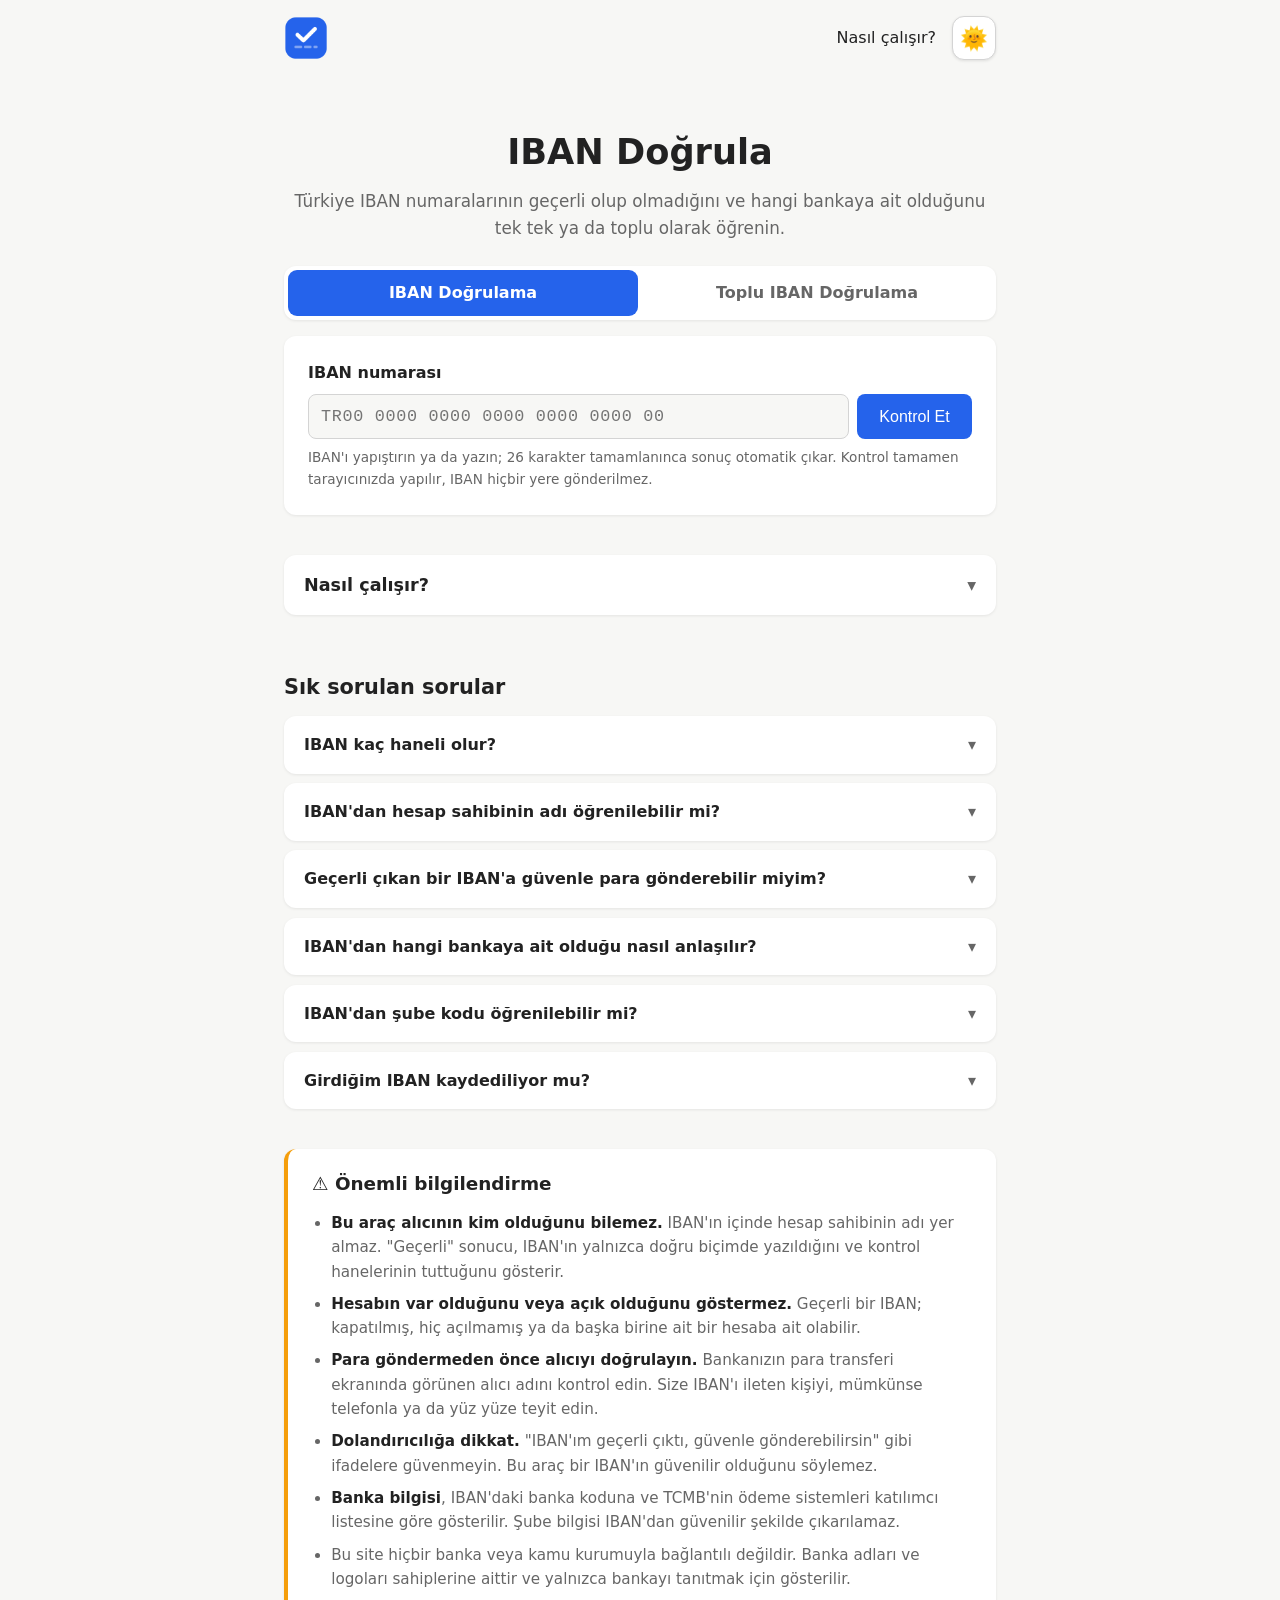
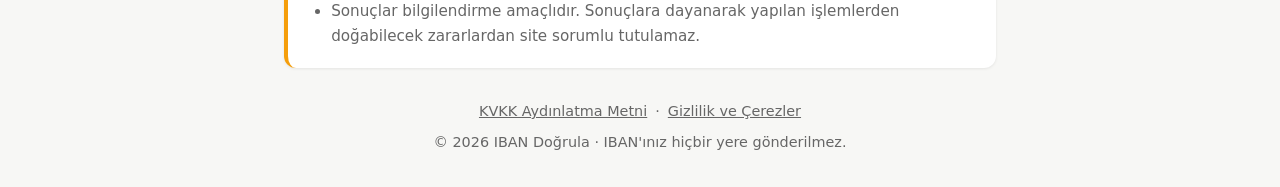
==== index.html @ 7985a460 "CSS/JS bağlantılarına sürüm etiketi ekle (tarayıcı önbelleği eski dosyayı göstermesin) Co-Authored-B" ====
<!DOCTYPE html>
<html lang="tr">
<head>
  <meta charset="UTF-8">
  <meta name="viewport" content="width=device-width, initial-scale=1.0">
  <!-- Güvenlik: yalnızca bu sitenin dosyaları ve Cloudflare sayacı çalışabilir -->
  <meta http-equiv="Content-Security-Policy" content="default-src 'self'; script-src 'self' https://static.cloudflareinsights.com; style-src 'self'; img-src 'self' data:; connect-src 'self' https://cloudflareinsights.com; object-src 'none'; base-uri 'self'; form-action 'self'">
  <meta name="referrer" content="strict-origin-when-cross-origin">
  <title>IBAN Doğrula – IBAN Geçerli mi, Hangi Bankanın?</title>
  <meta name="description" content="Türkiye IBAN numarasının geçerli olup olmadığını mod 97 ile anında kontrol edin ve hangi bankaya ait olduğunu öğrenin. Toplu IBAN doğrulama ve Excel (CSV) çıktısı. Ücretsiz; IBAN hiçbir yere gönderilmez.">
  <link rel="canonical" href="https://r3han1253.github.io/TRIBAN-KONTROL/">
  <link rel="icon" type="image/png" href="logo.png">
  <link rel="apple-touch-icon" href="logo.png">
  <meta name="theme-color" content="#2563eb">

  <!-- Paylaşım önizlemesi (WhatsApp, X, Facebook vb.) -->
  <meta property="og:type" content="website">
  <meta property="og:locale" content="tr_TR">
  <meta property="og:site_name" content="IBAN Doğrula">
  <meta property="og:title" content="IBAN Doğrula – IBAN Geçerli mi, Hangi Bankanın?">
  <meta property="og:description" content="Türkiye IBAN numarasını anında doğrulayın ve bankasını öğrenin. IBAN hiçbir yere gönderilmez.">
  <meta property="og:url" content="https://r3han1253.github.io/TRIBAN-KONTROL/">
  <meta property="og:image" content="https://r3han1253.github.io/TRIBAN-KONTROL/logo.png">
  <meta property="og:image:width" content="512">
  <meta property="og:image:height" content="512">
  <meta name="twitter:card" content="summary">

  <!-- Google için sık sorulan sorular verisi -->
  <script type="application/ld+json">
  {
    "@context": "https://schema.org",
    "@type": "FAQPage",
    "mainEntity": [
      {"@type": "Question", "name": "IBAN kaç haneli olur?",
       "acceptedAnswer": {"@type": "Answer", "text": "Türkiye IBAN'ı TR ile başlar ve toplam 26 karakterdir: TR, 2 haneli kontrol numarası, 5 haneli banka kodu, 1 haneli rezerv alanı ve 16 haneli hesap numarası."}},
      {"@type": "Question", "name": "IBAN'dan hesap sahibinin adı öğrenilebilir mi?",
       "acceptedAnswer": {"@type": "Answer", "text": "Hayır. IBAN yalnızca banka kodunu ve hesap numarasını içerir; hesap sahibinin adı IBAN'ın içinde yer almaz."}},
      {"@type": "Question", "name": "Geçerli çıkan bir IBAN'a güvenle para gönderebilir miyim?",
       "acceptedAnswer": {"@type": "Answer", "text": "Geçerli sonucu yalnızca IBAN'ın doğru yazıldığını gösterir. Hesabın gerçekten var olduğunu veya kime ait olduğunu göstermez. Para göndermeden önce alıcıyı mutlaka başka bir yoldan doğrulayın."}},
      {"@type": "Question", "name": "IBAN'dan hangi bankaya ait olduğu nasıl anlaşılır?",
       "acceptedAnswer": {"@type": "Answer", "text": "IBAN'ın 5. ile 9. haneleri arasındaki 5 haneli sayı banka kodudur. Bu kod, TCMB'nin ödeme sistemleri katılımcı listesindeki banka koduna karşılık gelir."}},
      {"@type": "Question", "name": "IBAN'dan şube kodu öğrenilebilir mi?",
       "acceptedAnswer": {"@type": "Answer", "text": "Türkiye IBAN'ında şube kodu için standart bir alan yoktur. Hesap numarasının yapısı bankadan bankaya değişir, bu yüzden şube kodu güvenilir şekilde çıkarılamaz."}},
      {"@type": "Question", "name": "Girdiğim IBAN kaydediliyor mu?",
       "acceptedAnswer": {"@type": "Answer", "text": "Hayır. Kontrol tamamen tarayıcınızda yapılır; IBAN hiçbir sunucuya gönderilmez ve kaydedilmez."}}
    ]
  }
  </script>
  <script src="tema.js?v=20261120"></script>
  <link rel="stylesheet" href="style.css?v=20261120">
</head>
<body>
  <header>
    <a href="#" class="logo"><img src="logo.png" alt="IBAN Doğrula" width="56" height="56"></a>
    <nav class="sol">
      <a href="#nasil">Nasıl çalışır?</a>
      <label class="tema-anahtari" title="Aydınlık / karanlık mod">
        <input type="checkbox" id="tema" aria-label="Karanlık mod">
        <span id="tema-simge" class="tema-simge" aria-hidden="true">🌞</span>
      </label>
    </nav>
  </header>

  <main>
    <div class="hero">
      <h1>IBAN Doğrula</h1>
      <p>Türkiye IBAN numaralarının geçerli olup olmadığını ve hangi bankaya ait olduğunu tek tek ya da toplu olarak öğrenin.</p>
    </div>

    <div class="sekmeler" role="tablist" aria-label="Doğrulama türü">
      <button type="button" role="tab" id="sekme-tekli" class="sekme aktif" aria-controls="panel-tekli" aria-selected="true">IBAN Doğrulama</button>
      <button type="button" role="tab" id="sekme-toplu" class="sekme" aria-controls="panel-toplu" aria-selected="false" tabindex="-1">Toplu IBAN Doğrulama</button>
    </div>

    <div class="tool">
      <div id="panel-tekli" role="tabpanel" aria-labelledby="sekme-tekli">
      <form id="iban-formu" autocomplete="off">
        <label for="iban">IBAN numarası</label>
        <div class="row">
          <input id="iban" type="text" inputmode="numeric" maxlength="40"
                 autocomplete="off" spellcheck="false" autocapitalize="characters"
                 placeholder="TR00 0000 0000 0000 0000 0000 00" required>
          <button type="submit" class="btn">Kontrol Et</button>
        </div>
        <p class="hint">IBAN'ı yapıştırın ya da yazın; 26 karakter tamamlanınca sonuç otomatik çıkar. Kontrol tamamen tarayıcınızda yapılır, IBAN hiçbir yere gönderilmez.</p>
      </form>

      <div id="sonuc" aria-live="polite">
        <div id="durum" class="durum"></div>
        <div id="banka-kart" class="banka-kart"></div>
        <table id="detay"></table>
        <div id="kopyala" class="kopyala">
          <h3>IBAN'ı kopyala</h3>
          <div class="kopya-satir">
            <span class="etiket">Boşluklu</span>
            <input id="kopya-bosluklu" type="text" readonly>
            <button type="button" class="btn-kopya" data-hedef="kopya-bosluklu">Kopyala</button>
          </div>
          <div class="kopya-satir">
            <span class="etiket">Boşluksuz</span>
            <input id="kopya-bosluksuz" type="text" readonly>
            <button type="button" class="btn-kopya" data-hedef="kopya-bosluksuz">Kopyala</button>
          </div>
          <h3 class="paylas-baslik">Paylaş</h3>
          <div class="paylas-satir">
            <a id="paylas-wa" class="btn-kopya" href="#" target="_blank" rel="noopener noreferrer">WhatsApp'ta paylaş</a>
            <button type="button" id="paylas-cihaz" class="btn-kopya" hidden>Diğer uygulamalar…</button>
          </div>
        </div>
      </div>
      </div>

      <div id="panel-toplu" role="tabpanel" aria-labelledby="sekme-toplu" hidden>
        <label for="toplu-girdi">IBAN listesi</label>
        <textarea id="toplu-girdi" rows="8" spellcheck="false" autocomplete="off"
                  placeholder="Her satıra bir IBAN yazın ya da Excel'den bir sütunu yapıştırın&#10;TR33 0006 1005 1978 6457 8413 26&#10;TR90 0015 7000 0000 0200 0020 22"></textarea>
        <div class="toplu-eylemler">
          <button type="button" class="btn" id="toplu-kontrol">Kontrol Et</button>
          <button type="button" class="btn-ikincil" id="toplu-temizle">Temizle</button>
          <label class="secenek"><input type="checkbox" id="hatalilar-ustte"> Hatalıları üstte göster</label>
        </div>
        <p class="hint">Her satıra bir IBAN gelecek şekilde yapıştırın; satırdaki ad, tutar gibi diğer yazılar yok sayılır. Kontrol tamamen tarayıcınızda yapılır, liste hiçbir yere gönderilmez.</p>

        <div id="toplu-sonuc" hidden aria-live="polite">
          <p id="toplu-ozet" class="toplu-ozet"></p>
          <div class="tablo-kap">
            <table class="toplu-tablo">
              <thead><tr><th>#</th><th>IBAN</th><th>Durum</th><th>Banka</th><th>Açıklama</th></tr></thead>
              <tbody id="toplu-govde"></tbody>
            </table>
          </div>
          <button type="button" class="btn-ikincil" id="csv-indir">CSV olarak indir (Excel)</button>
        </div>
      </div>
    </div>

    <section id="nasil">
      <details id="nasil-detay">
      <summary>Nasıl çalışır?</summary>
      <div class="detay-icerik">
      <p>Türkiye IBAN'ı 26 karakterdir: <code>TR</code> + 2 haneli kontrol numarası + 5 haneli banka kodu + 1 haneli rezerv alanı (0) + 16 haneli hesap numarası.</p>
      <p class="ust-bosluk">Doğrulama, ISO 13616 standardındaki <strong>mod 97</strong> yöntemiyle yapılır:</p>
      <ol>
        <li>İlk 4 karakter (ülke kodu ve kontrol numarası) sona taşınır.</li>
        <li>Harfler sayıya çevrilir (A=10, B=11 … T=29, R=27).</li>
        <li>Oluşan büyük sayının 97'ye bölümünden kalan <strong>1</strong> ise IBAN geçerlidir.</li>
      </ol>
      <p class="ust-bosluk">Not: Geçerli bir IBAN yalnızca numaranın doğru yazıldığını gösterir; hesabın gerçekten var olduğunu veya kime ait olduğunu göstermez.</p>
      </div>
      </details>
    </section>

    <section id="sss">
      <h2>Sık sorulan sorular</h2>
      <div class="sss-liste">
        <details>
          <summary>IBAN kaç haneli olur?</summary>
          <div class="detay-icerik"><p>Türkiye IBAN'ı <code>TR</code> ile başlar ve toplam <strong>26 karakterdir</strong>: TR, 2 haneli kontrol numarası, 5 haneli banka kodu, 1 haneli rezerv alanı ve 16 haneli hesap numarası.</p></div>
        </details>
        <details>
          <summary>IBAN'dan hesap sahibinin adı öğrenilebilir mi?</summary>
          <div class="detay-icerik"><p>Hayır. IBAN yalnızca banka kodunu ve hesap numarasını içerir; hesap sahibinin adı IBAN'ın içinde yer almaz.</p></div>
        </details>
        <details>
          <summary>Geçerli çıkan bir IBAN'a güvenle para gönderebilir miyim?</summary>
          <div class="detay-icerik"><p>Geçerli sonucu yalnızca IBAN'ın doğru yazıldığını gösterir. Hesabın gerçekten var olduğunu veya kime ait olduğunu göstermez. Para göndermeden önce alıcıyı mutlaka başka bir yoldan doğrulayın.</p></div>
        </details>
        <details>
          <summary>IBAN'dan hangi bankaya ait olduğu nasıl anlaşılır?</summary>
          <div class="detay-icerik"><p>IBAN'ın 5. ile 9. haneleri arasındaki 5 haneli sayı <strong>banka kodudur</strong>. Bu kod, TCMB'nin ödeme sistemleri katılımcı listesindeki banka koduna karşılık gelir. Sitedeki banka listesi TCMB'nin 2026 listesine dayanır.</p></div>
        </details>
        <details>
          <summary>IBAN'dan şube kodu öğrenilebilir mi?</summary>
          <div class="detay-icerik"><p>Türkiye IBAN'ında şube kodu için standart bir alan yoktur. Hesap numarasının yapısı bankadan bankaya değişir, bu yüzden şube kodu güvenilir şekilde çıkarılamaz.</p></div>
        </details>
        <details>
          <summary>Girdiğim IBAN kaydediliyor mu?</summary>
          <div class="detay-icerik"><p>Hayır. Kontrol tamamen tarayıcınızda yapılır; IBAN hiçbir sunucuya gönderilmez ve kaydedilmez.</p></div>
        </details>
      </div>
    </section>

    <section id="bilgilendirme" class="bilgi-kutu" aria-labelledby="bilgi-baslik">
      <h2 id="bilgi-baslik">⚠️ Önemli bilgilendirme</h2>
      <ul>
        <li><strong>Bu araç alıcının kim olduğunu bilemez.</strong> IBAN'ın içinde hesap sahibinin adı yer almaz. "Geçerli" sonucu, IBAN'ın yalnızca doğru biçimde yazıldığını ve kontrol hanelerinin tuttuğunu gösterir.</li>
        <li><strong>Hesabın var olduğunu veya açık olduğunu göstermez.</strong> Geçerli bir IBAN; kapatılmış, hiç açılmamış ya da başka birine ait bir hesaba ait olabilir.</li>
        <li><strong>Para göndermeden önce alıcıyı doğrulayın.</strong> Bankanızın para transferi ekranında görünen alıcı adını kontrol edin. Size IBAN'ı ileten kişiyi, mümkünse telefonla ya da yüz yüze teyit edin.</li>
        <li><strong>Dolandırıcılığa dikkat.</strong> "IBAN'ım geçerli çıktı, güvenle gönderebilirsin" gibi ifadelere güvenmeyin. Bu araç bir IBAN'ın güvenilir olduğunu söylemez.</li>
        <li><strong>Banka bilgisi</strong>, IBAN'daki banka koduna ve TCMB'nin ödeme sistemleri katılımcı listesine göre gösterilir. Şube bilgisi IBAN'dan güvenilir şekilde çıkarılamaz.</li>
        <li>Bu site hiçbir banka veya kamu kurumuyla bağlantılı değildir. Banka adları ve logoları sahiplerine aittir ve yalnızca bankayı tanıtmak için gösterilir.</li>
        <li>Sonuçlar bilgilendirme amaçlıdır. Sonuçlara dayanarak yapılan işlemlerden doğabilecek zararlardan site sorumlu tutulamaz.</li>
      </ul>
    </section>
  </main>

  <footer>
    <nav class="alt-baglantilar" aria-label="Yasal bilgiler">
      <a href="kvkk.html">KVKK Aydınlatma Metni</a>
      <span aria-hidden="true">·</span>
      <a href="kvkk.html#cerezler">Gizlilik ve Çerezler</a>
    </nav>
    <p>&copy; <span id="yil"></span> IBAN Doğrula · IBAN'ınız hiçbir yere gönderilmez.</p>
  </footer>

  <script src="app.js?v=20261120"></script>
  <!-- Cloudflare Web Analytics: çerezsiz ziyaretçi sayacı (yalnızca sayfa görüntüleme bilgisi gönderir, IBAN göndermez) -->
  <script type="module" src="https://static.cloudflareinsights.com/beacon.min.js" data-cf-beacon='{"token": "cf7c5ec5392f4ba684692a2b5b3f1f00"}'></script>
</body>
</html>
---- style.css ----
:root {
  --bg: #f7f7f5;
  --text: #222;
  --muted: #666;
  --accent: #2563eb;
  --card: #fff;
  --border: #d4d4d4;
  --ok: #15803d;
  --ok-bg: #dcfce7;
  --err: #b91c1c;
  --err-bg: #fee2e2;
}
@media (prefers-color-scheme: dark) {
  :root:not([data-theme="light"]) {
    --bg: #16171a;
    --text: #eee;
    --muted: #aaa;
    --accent: #60a5fa;
    --card: #222428;
    --border: #3a3d42;
    --ok: #4ade80;
    --ok-bg: #12301d;
    --err: #f87171;
    --err-bg: #3a1616;
  }
}
:root[data-theme="dark"] {
  --bg: #16171a;
  --text: #eee;
  --muted: #aaa;
  --accent: #60a5fa;
  --card: #222428;
  --border: #3a3d42;
  --ok: #4ade80;
  --ok-bg: #12301d;
  --err: #f87171;
  --err-bg: #3a1616;
}
@media (max-width: 600px) {
  header, main { padding-left: 1rem; padding-right: 1rem; }
}
* { box-sizing: border-box; margin: 0; padding: 0; }
body {
  font-family: system-ui, -apple-system, "Segoe UI", sans-serif;
  background: var(--bg);
  color: var(--text);
  line-height: 1.6;
}
header {
  display: flex;
  justify-content: space-between;
  align-items: center;
  padding: 1rem 1.5rem;
  max-width: 760px;
  margin: 0 auto;
}
header a { color: var(--text); text-decoration: none; margin-left: 1rem; }
header a:hover { color: var(--accent); }
.logo { margin-left: 0; display: inline-flex; }
.logo img { display: block; width: 44px; height: 44px; transition: opacity 0.2s; }
.logo:hover img { opacity: 0.85; }
.sol { display: flex; align-items: center; gap: 1rem; flex-wrap: wrap; justify-content: flex-end; }
.sol a { margin-left: 0; }
.tema-anahtari {
  display: inline-flex;
  align-items: center;
  gap: 0.5rem;
  font-size: 0.9rem;
  color: var(--muted);
  cursor: pointer;
  user-select: none;
}
.tema-anahtari input { position: absolute; opacity: 0; width: 1px; height: 1px; }
.kaydirici {
  width: 40px;
  height: 22px;
  border-radius: 11px;
  background: var(--border);
  position: relative;
  transition: background 0.2s;
  flex: none;
}
.kaydirici::after {
  content: "";
  position: absolute;
  top: 3px;
  left: 3px;
  width: 16px;
  height: 16px;
  border-radius: 50%;
  background: #fff;
  transition: transform 0.2s;
}
.tema-anahtari input:checked + .kaydirici { background: var(--accent); }
.tema-anahtari input:checked + .kaydirici::after { transform: translateX(18px); }
.tema-anahtari input:focus-visible + .kaydirici { outline: 2px solid var(--accent); outline-offset: 2px; }

details {
  background: var(--card);
  border-radius: 12px;
  box-shadow: 0 1px 3px rgba(0,0,0,0.08);
}
summary {
  cursor: pointer;
  padding: 1rem 1.25rem;
  font-weight: 600;
  font-size: 1.1rem;
  list-style: none;
  display: flex;
  justify-content: space-between;
  align-items: center;
}
summary::-webkit-details-marker { display: none; }
summary::after { content: "▾"; color: var(--muted); transition: transform 0.2s; }
details[open] summary::after { transform: rotate(180deg); }
.detay-icerik { padding: 0 1.25rem 1.25rem; }
.sss-liste { display: grid; gap: 0.6rem; }
.sss-liste summary { font-size: 1rem; }

.kopyala { display: none; margin-top: 1.25rem; }
.kopyala h3 { font-size: 1rem; margin-bottom: 0.5rem; }
.kopya-satir {
  display: flex;
  gap: 0.5rem;
  align-items: center;
  margin-bottom: 0.5rem;
  flex-wrap: wrap;
}
.kopya-satir .etiket { color: var(--muted); font-size: 0.85rem; width: 100%; }
.kopya-satir input {
  flex: 1 1 240px;
  min-width: 0;
  padding: 0.6rem;
  border: 1px solid var(--border);
  border-radius: 8px;
  font: 0.95rem ui-monospace, Consolas, monospace;
  background: var(--bg);
  color: var(--text);
}
.btn-kopya {
  padding: 0.6rem 1rem;
  border: 1px solid var(--accent);
  background: transparent;
  color: var(--accent);
  border-radius: 8px;
  font-size: 0.95rem;
  cursor: pointer;
  min-width: 110px;
}
.btn-kopya:hover { background: var(--accent); color: #fff; }
.btn-kopya.tamam { background: var(--ok); border-color: var(--ok); color: #fff; }
main { max-width: 760px; margin: 0 auto; padding: 0 1.5rem; }
.hero { padding: 3rem 0 1.5rem; text-align: center; }
.hero h1 { font-size: 2.2rem; margin-bottom: 0.5rem; }
.hero p { color: var(--muted); font-size: 1.05rem; }

.tool {
  background: var(--card);
  border-radius: 12px;
  padding: 1.5rem;
  box-shadow: 0 1px 3px rgba(0,0,0,0.08);
}
.tool label { display: block; font-weight: 600; margin-bottom: 0.5rem; }
.row { display: flex; gap: 0.5rem; flex-wrap: wrap; }
#iban {
  flex: 1 1 280px;
  padding: 0.75rem;
  border: 1px solid var(--border);
  border-radius: 8px;
  font: 1.05rem ui-monospace, Consolas, monospace;
  letter-spacing: 0.04em;
  background: var(--bg);
  color: var(--text);
  text-transform: uppercase;
}
#iban:focus { outline: 2px solid var(--accent); outline-offset: 1px; }
.btn {
  background: var(--accent);
  color: #fff;
  border: none;
  padding: 0.75rem 1.4rem;
  border-radius: 8px;
  font-size: 1rem;
  cursor: pointer;
}
.btn:hover { opacity: 0.9; }
.hint { color: var(--muted); font-size: 0.85rem; margin-top: 0.5rem; }

#sonuc { margin-top: 1.25rem; display: none; }
.durum {
  padding: 0.8rem 1rem;
  border-radius: 8px;
  font-weight: 600;
  margin-bottom: 1rem;
}
.durum.gecerli { background: var(--ok-bg); color: var(--ok); }
.durum.gecersiz { background: var(--err-bg); color: var(--err); }
.durum ul { font-weight: 400; margin: 0.4rem 0 0 1.2rem; }
.banka-kart {
  display: none;
  align-items: center;
  gap: 1rem;
  margin-bottom: 1rem;
}
.banka-kart { flex-wrap: wrap; }
.banka-kart img {
  height: 64px;
  width: auto;
  max-width: 260px;
  object-fit: contain;
  background: #fff;
  border-radius: 10px;
  padding: 6px;
  border: 1px solid var(--border);
}
.rozet {
  width: 64px;
  height: 64px;
  flex: none;
  border-radius: 10px;
  display: grid;
  place-items: center;
  background: var(--accent);
  color: #fff;
  font-weight: 700;
  font-size: 1.3rem;
}
.banka-ad { font-size: 1.15rem; font-weight: 600; }
table { width: 100%; border-collapse: collapse; }
td { padding: 0.5rem 0; border-bottom: 1px solid var(--border); vertical-align: top; }
td:first-child { color: var(--muted); width: 40%; padding-right: 1rem; }
td.mono { font-family: ui-monospace, Consolas, monospace; word-break: break-all; }

section { padding: 2.5rem 0 1rem; }
h2 { margin-bottom: 0.75rem; font-size: 1.3rem; }
section p, section li { color: var(--muted); }
section ol { margin-left: 1.3rem; }
code { font-family: ui-monospace, Consolas, monospace; }
footer {
  text-align: center;
  padding: 2rem;
  color: var(--muted);
  font-size: 0.9rem;
}

[hidden] { display: none !important; }
.ust-bosluk { margin-top: 0.5rem; }

/* Sekmeler: tekli / toplu doğrulama */
.sekmeler {
  display: flex;
  gap: 0.25rem;
  padding: 0.25rem;
  margin-bottom: 1rem;
  background: var(--card);
  border-radius: 12px;
  box-shadow: 0 1px 3px rgba(0,0,0,0.08);
}
.sekme {
  flex: 1;
  padding: 0.65rem 0.75rem;
  border: none;
  border-radius: 9px;
  background: transparent;
  color: var(--muted);
  font: inherit;
  font-weight: 600;
  cursor: pointer;
}
.sekme:hover:not(.aktif) { color: var(--text); }
.sekme.aktif { background: var(--accent); color: #fff; }
.sekme:focus-visible { outline: 2px solid var(--accent); outline-offset: 2px; }

/* Paylaş */
.paylas-baslik { margin-top: 1rem; }
.paylas-satir { display: flex; gap: 0.5rem; flex-wrap: wrap; }
a.btn-kopya {
  display: inline-flex;
  align-items: center;
  justify-content: center;
  text-decoration: none;
}

/* Toplu doğrulama */
#toplu-girdi {
  width: 100%;
  min-height: 9rem;
  padding: 0.75rem;
  border: 1px solid var(--border);
  border-radius: 8px;
  font: 0.95rem/1.5 ui-monospace, Consolas, monospace;
  background: var(--bg);
  color: var(--text);
  resize: vertical;
}
#toplu-girdi:focus { outline: 2px solid var(--accent); outline-offset: 1px; }
.toplu-eylemler {
  display: flex;
  gap: 0.5rem;
  align-items: center;
  flex-wrap: wrap;
  margin-top: 0.75rem;
}
.btn-ikincil {
  padding: 0.75rem 1.2rem;
  border: 1px solid var(--accent);
  border-radius: 8px;
  background: transparent;
  color: var(--accent);
  font-size: 1rem;
  cursor: pointer;
}
.btn-ikincil:hover { background: var(--accent); color: #fff; }
.tool label.secenek {
  display: inline-flex;
  align-items: center;
  gap: 0.4rem;
  margin: 0 0 0 auto;
  font-weight: 400;
  font-size: 0.9rem;
  color: var(--muted);
  cursor: pointer;
}
.toplu-ozet { margin: 1.25rem 0 0.75rem; font-weight: 600; }
.toplu-ozet .say-ok { color: var(--ok); }
.toplu-ozet .say-err { color: var(--err); }
.tablo-kap {
  max-height: 480px;
  overflow: auto;
  border: 1px solid var(--border);
  border-radius: 8px;
  margin-bottom: 0.75rem;
}
.toplu-tablo th,
.toplu-tablo td,
.toplu-tablo td:first-child {
  width: auto;
  padding: 0.5rem 0.65rem;
  text-align: left;
  font-size: 0.9rem;
  border-bottom: 1px solid var(--border);
  white-space: nowrap;
  color: var(--text);
}
.toplu-tablo th {
  position: sticky;
  top: 0;
  background: var(--card);
  color: var(--muted);
  font-weight: 600;
}
.toplu-tablo td:first-child { color: var(--muted); }
.toplu-tablo td.mono { word-break: normal; }
.toplu-tablo .ok { color: var(--ok); font-weight: 600; }
.toplu-tablo .err { color: var(--err); font-weight: 600; }
.toplu-tablo td.aciklama { color: var(--muted); white-space: normal; min-width: 180px; }

/* Tema düğmesi: yalnızca emoji, tıklayınca mod değişir */
.tema-simge {
  display: grid;
  place-items: center;
  width: 40px;
  height: 40px;
  border-radius: 50%;
  font-size: 1.35rem;
  line-height: 1;
  transition: background 0.2s, transform 0.2s;
}
.tema-anahtari:hover .tema-simge { background: var(--border); }
.tema-anahtari:active .tema-simge { transform: scale(0.9); }
.tema-anahtari input:focus-visible + .tema-simge { outline: 2px solid var(--accent); outline-offset: 2px; }

/* Önemli bilgilendirme kutusu */
.bilgi-kutu {
  margin-top: 1.5rem;
  padding: 1.25rem 1.5rem;
  background: var(--card);
  border-left: 4px solid #f59e0b;
  border-radius: 12px;
  box-shadow: 0 1px 3px rgba(0,0,0,0.08);
}
.bilgi-kutu h2 { font-size: 1.15rem; }
.bilgi-kutu ul { margin-left: 1.2rem; display: grid; gap: 0.5rem; }
.bilgi-kutu li { color: var(--muted); font-size: 0.95rem; }
.bilgi-kutu strong { color: var(--text); }

/* Alt bilgi bağlantıları */
.alt-baglantilar {
  display: flex;
  gap: 0.5rem;
  justify-content: center;
  flex-wrap: wrap;
  margin-bottom: 0.5rem;
}
footer a { color: var(--muted); }
footer a:hover { color: var(--accent); }

/* Yasal metin sayfası */
.yasal { padding: 1rem 0 2rem; }
.yasal h1 { font-size: 1.8rem; margin-bottom: 0.25rem; }
.yasal .tarih { color: var(--muted); font-size: 0.9rem; margin-bottom: 1.5rem; }
.yasal h2 { font-size: 1.15rem; margin: 1.75rem 0 0.5rem; }
.yasal p, .yasal li { color: var(--muted); margin-bottom: 0.5rem; }
.yasal strong { color: var(--text); }
.yasal ul, .yasal ol { margin-left: 1.3rem; }
.yasal table { margin: 0.5rem 0 1rem; font-size: 0.92rem; }
.yasal th, .yasal td {
  text-align: left;
  padding: 0.5rem 0.6rem 0.5rem 0;
  border-bottom: 1px solid var(--border);
  vertical-align: top;
  color: var(--muted);
}
.yasal td:first-child { width: 28%; color: var(--text); }
.yasal th { color: var(--text); }
.yasal .doldur {
  background: #fef08a;
  color: #713f12;
  padding: 0 0.3rem;
  border-radius: 4px;
  font-weight: 600;
}
.geri { display: inline-block; margin-bottom: 1rem; color: var(--accent); text-decoration: none; }
.geri:hover { text-decoration: underline; }

/* Tema düğmesi kutu içinde, daha belirgin */
.tema-simge {
  width: 44px;
  height: 44px;
  border-radius: 12px;
  background: var(--card);
  border: 1px solid var(--border);
  box-shadow: 0 1px 3px rgba(0,0,0,0.1);
  font-size: 1.4rem;
}
.tema-anahtari:hover .tema-simge { background: var(--card); border-color: var(--accent); }
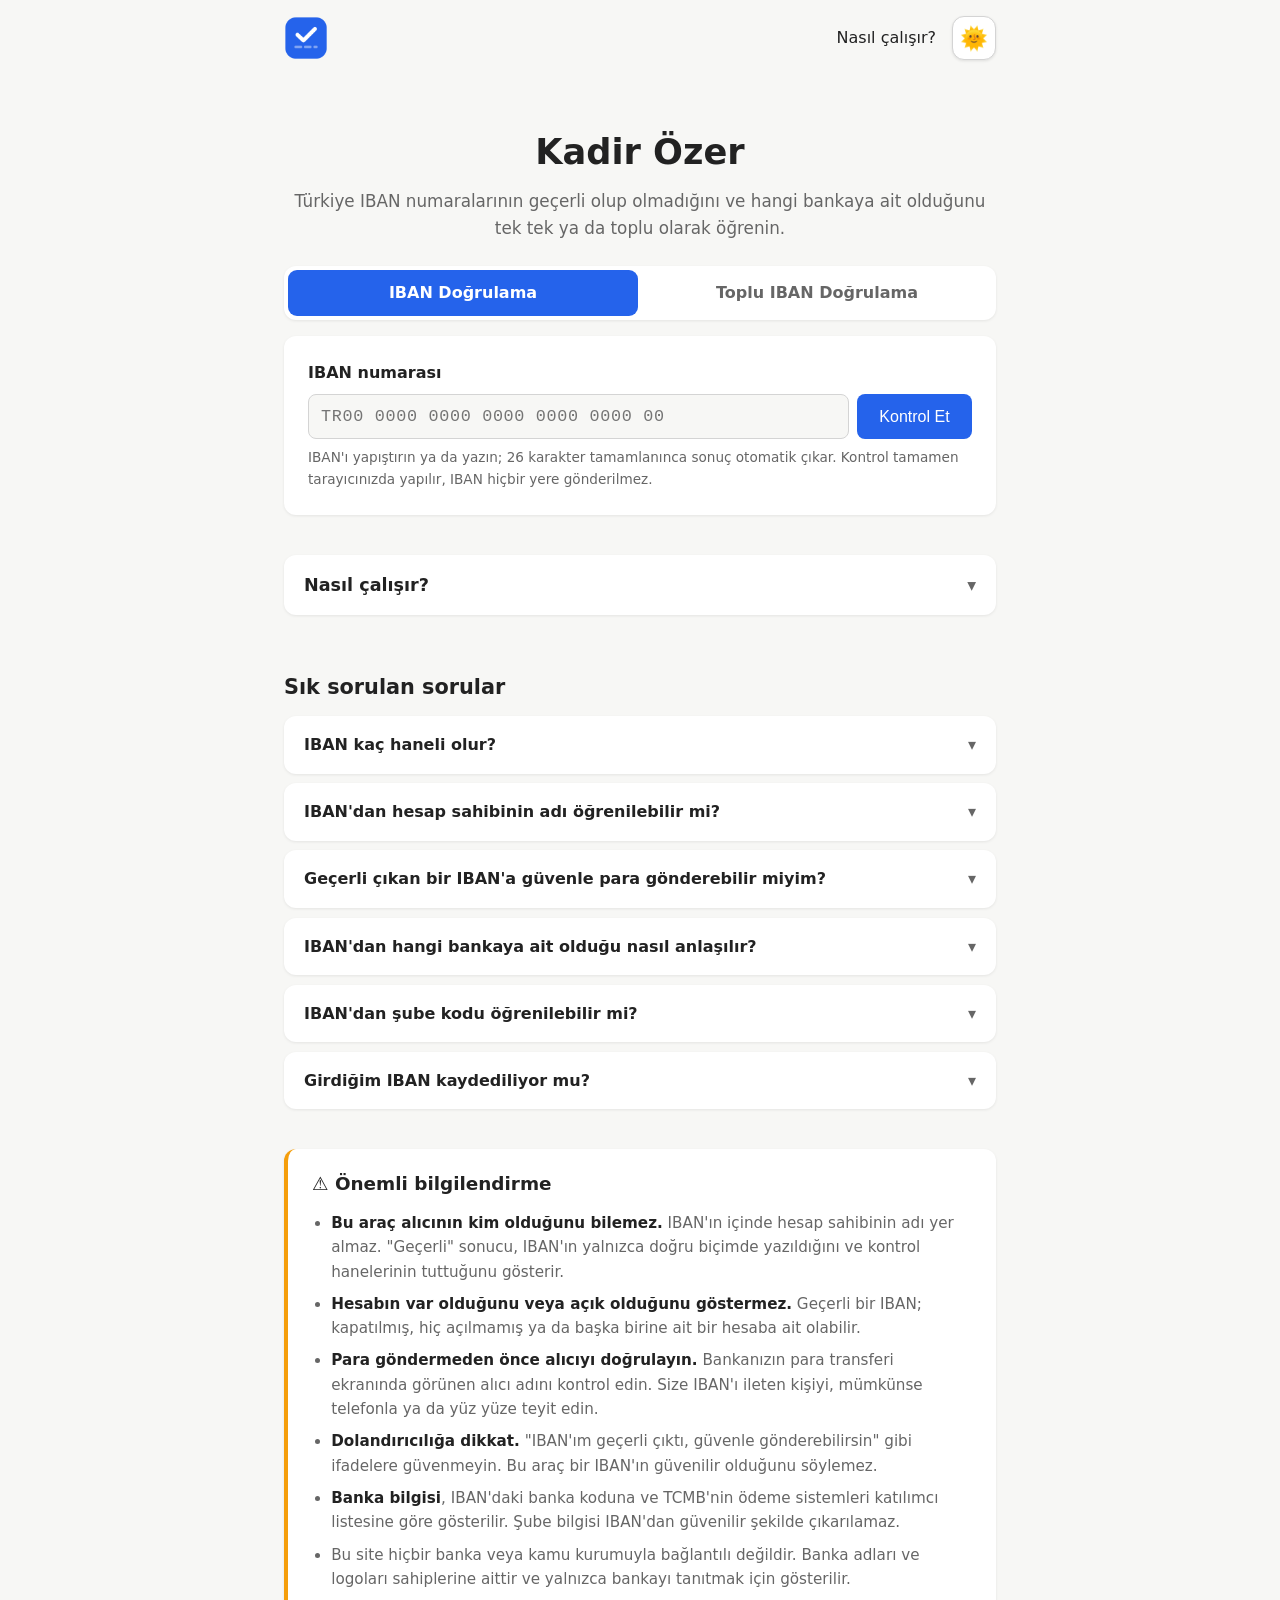
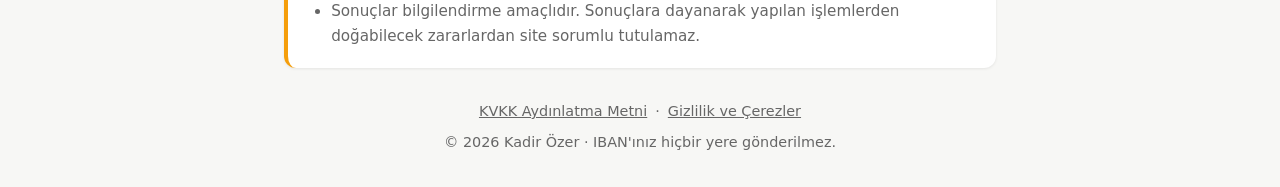
==== commit a5524f6e: "Ana başlık ve alt bilgide Kadir Özer adını göster Co-Authored-By: Claude Opus 5.5 <noreply@anthropic" ====
--- a/index.html
+++ b/index.html
@@ -46,8 +46,8 @@
     ]
   }
   </script>
-  <script src="tema.js?v=20261120"></script>
-  <link rel="stylesheet" href="style.css?v=20261120">
+  <script src="tema.js?v=20261120b"></script>
+  <link rel="stylesheet" href="style.css?v=20261120b">
 </head>
 <body>
   <header>
@@ -63,7 +63,7 @@
 
   <main>
     <div class="hero">
-      <h1>IBAN Doğrula</h1>
+      <h1>Kadir Özer</h1>
       <p>Türkiye IBAN numaralarının geçerli olup olmadığını ve hangi bankaya ait olduğunu tek tek ya da toplu olarak öğrenin.</p>
     </div>
 
@@ -200,10 +200,10 @@
       <span aria-hidden="true">·</span>
       <a href="kvkk.html#cerezler">Gizlilik ve Çerezler</a>
     </nav>
-    <p>&copy; <span id="yil"></span> IBAN Doğrula · IBAN'ınız hiçbir yere gönderilmez.</p>
+    <p>&copy; <span id="yil"></span> Kadir Özer · IBAN'ınız hiçbir yere gönderilmez.</p>
   </footer>
 
-  <script src="app.js?v=20261120"></script>
+  <script src="app.js?v=20261120b"></script>
   <!-- Cloudflare Web Analytics: çerezsiz ziyaretçi sayacı (yalnızca sayfa görüntüleme bilgisi gönderir, IBAN göndermez) -->
   <script type="module" src="https://static.cloudflareinsights.com/beacon.min.js" data-cf-beacon='{"token": "cf7c5ec5392f4ba684692a2b5b3f1f00"}'></script>
 </body>
--- a/style.css
+++ b/style.css
@@ -434,3 +434,5 @@
   font-size: 1.4rem;
 }
 .tema-anahtari:hover .tema-simge { background: var(--card); border-color: var(--accent); }
+
+.durum .hata-aciklama { font-weight: 400; margin-top: 0.35rem; }
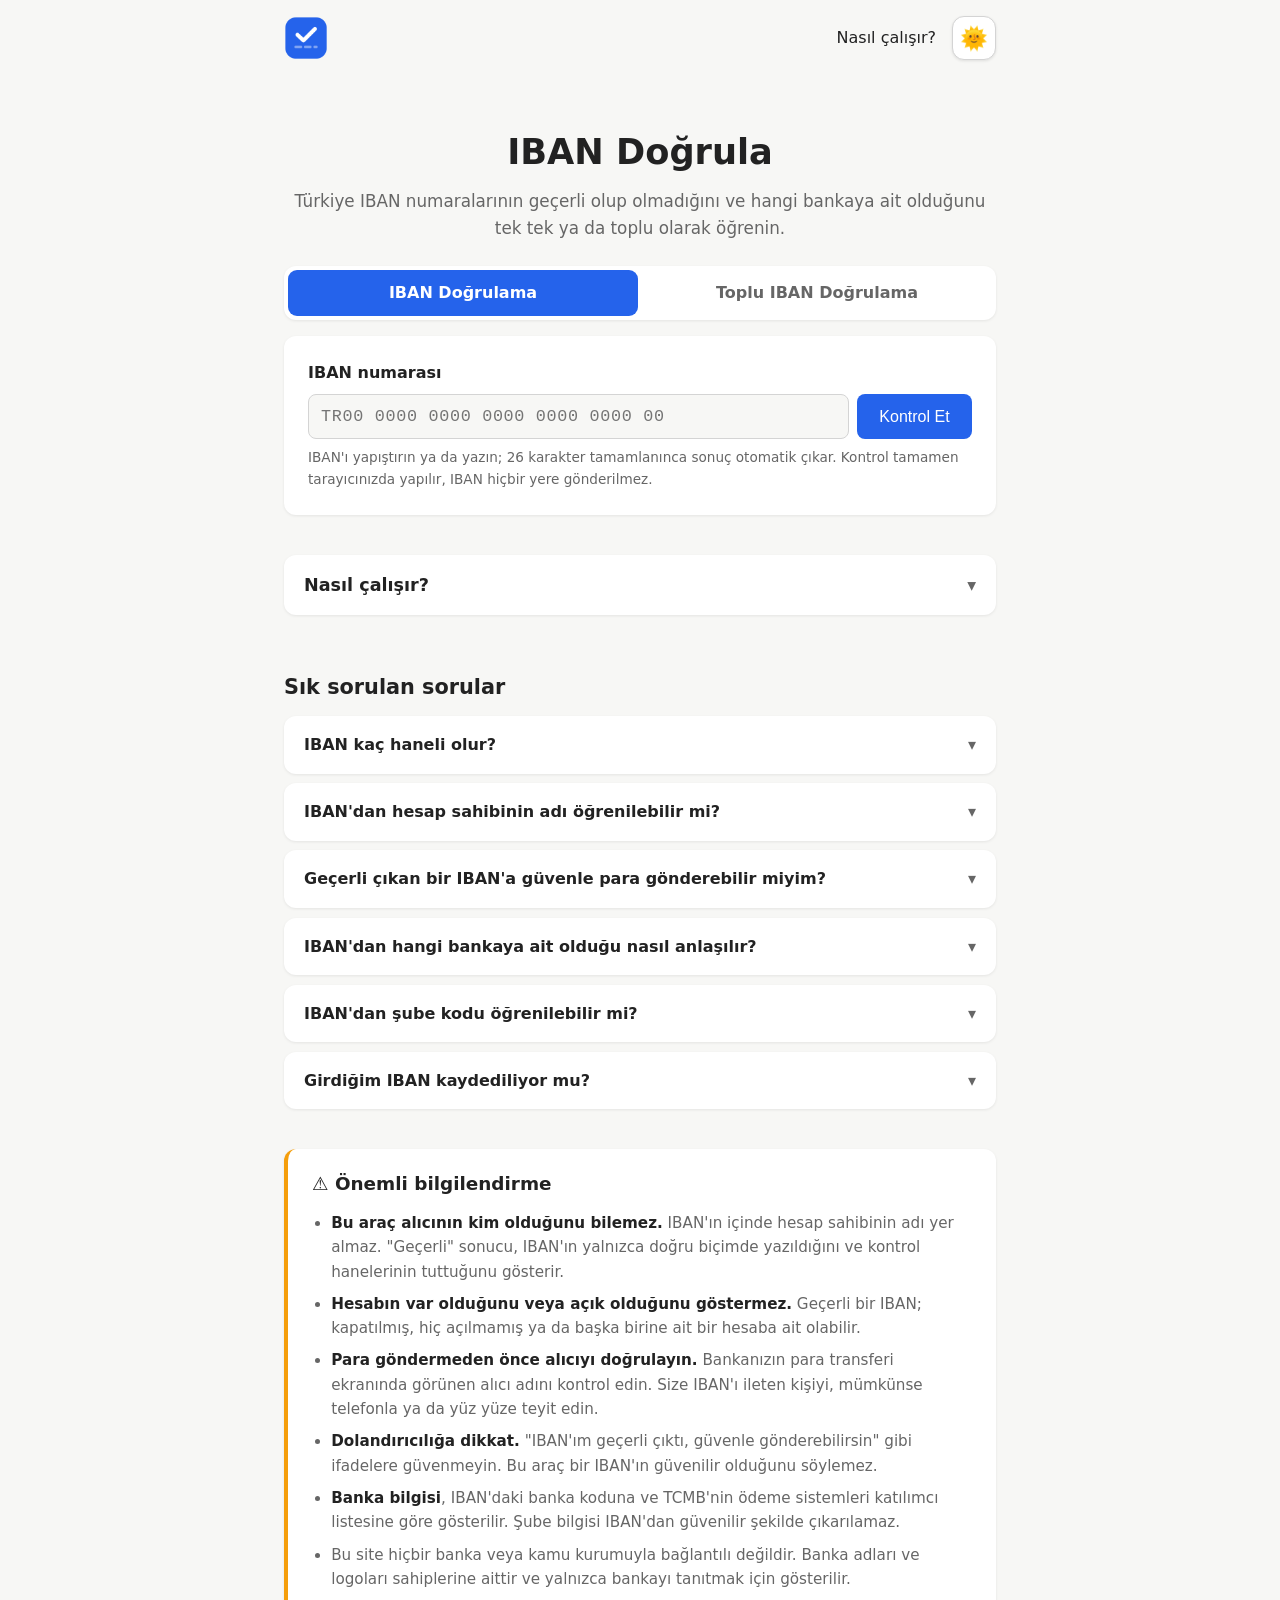
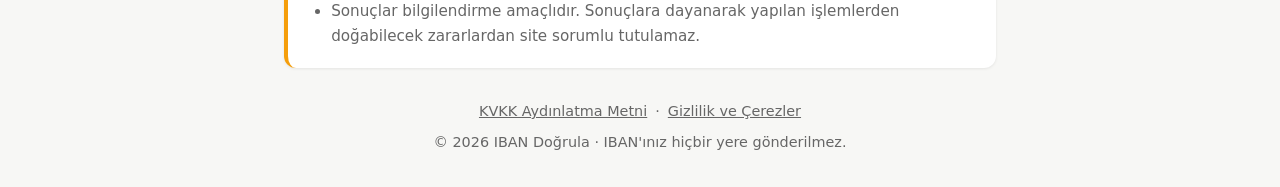
==== commit 181944dd: "Kadir Özer değişikliğini geri al (başlık tekrar IBAN Doğrula) This reverts commit a5524f6.  Co-Autho" ====
--- a/index.html
+++ b/index.html
@@ -63,7 +63,7 @@
 
   <main>
     <div class="hero">
-      <h1>Kadir Özer</h1>
+      <h1>IBAN Doğrula</h1>
       <p>Türkiye IBAN numaralarının geçerli olup olmadığını ve hangi bankaya ait olduğunu tek tek ya da toplu olarak öğrenin.</p>
     </div>
 
@@ -200,7 +200,7 @@
       <span aria-hidden="true">·</span>
       <a href="kvkk.html#cerezler">Gizlilik ve Çerezler</a>
     </nav>
-    <p>&copy; <span id="yil"></span> Kadir Özer · IBAN'ınız hiçbir yere gönderilmez.</p>
+    <p>&copy; <span id="yil"></span> IBAN Doğrula · IBAN'ınız hiçbir yere gönderilmez.</p>
   </footer>
 
   <script src="app.js?v=20261120b"></script>
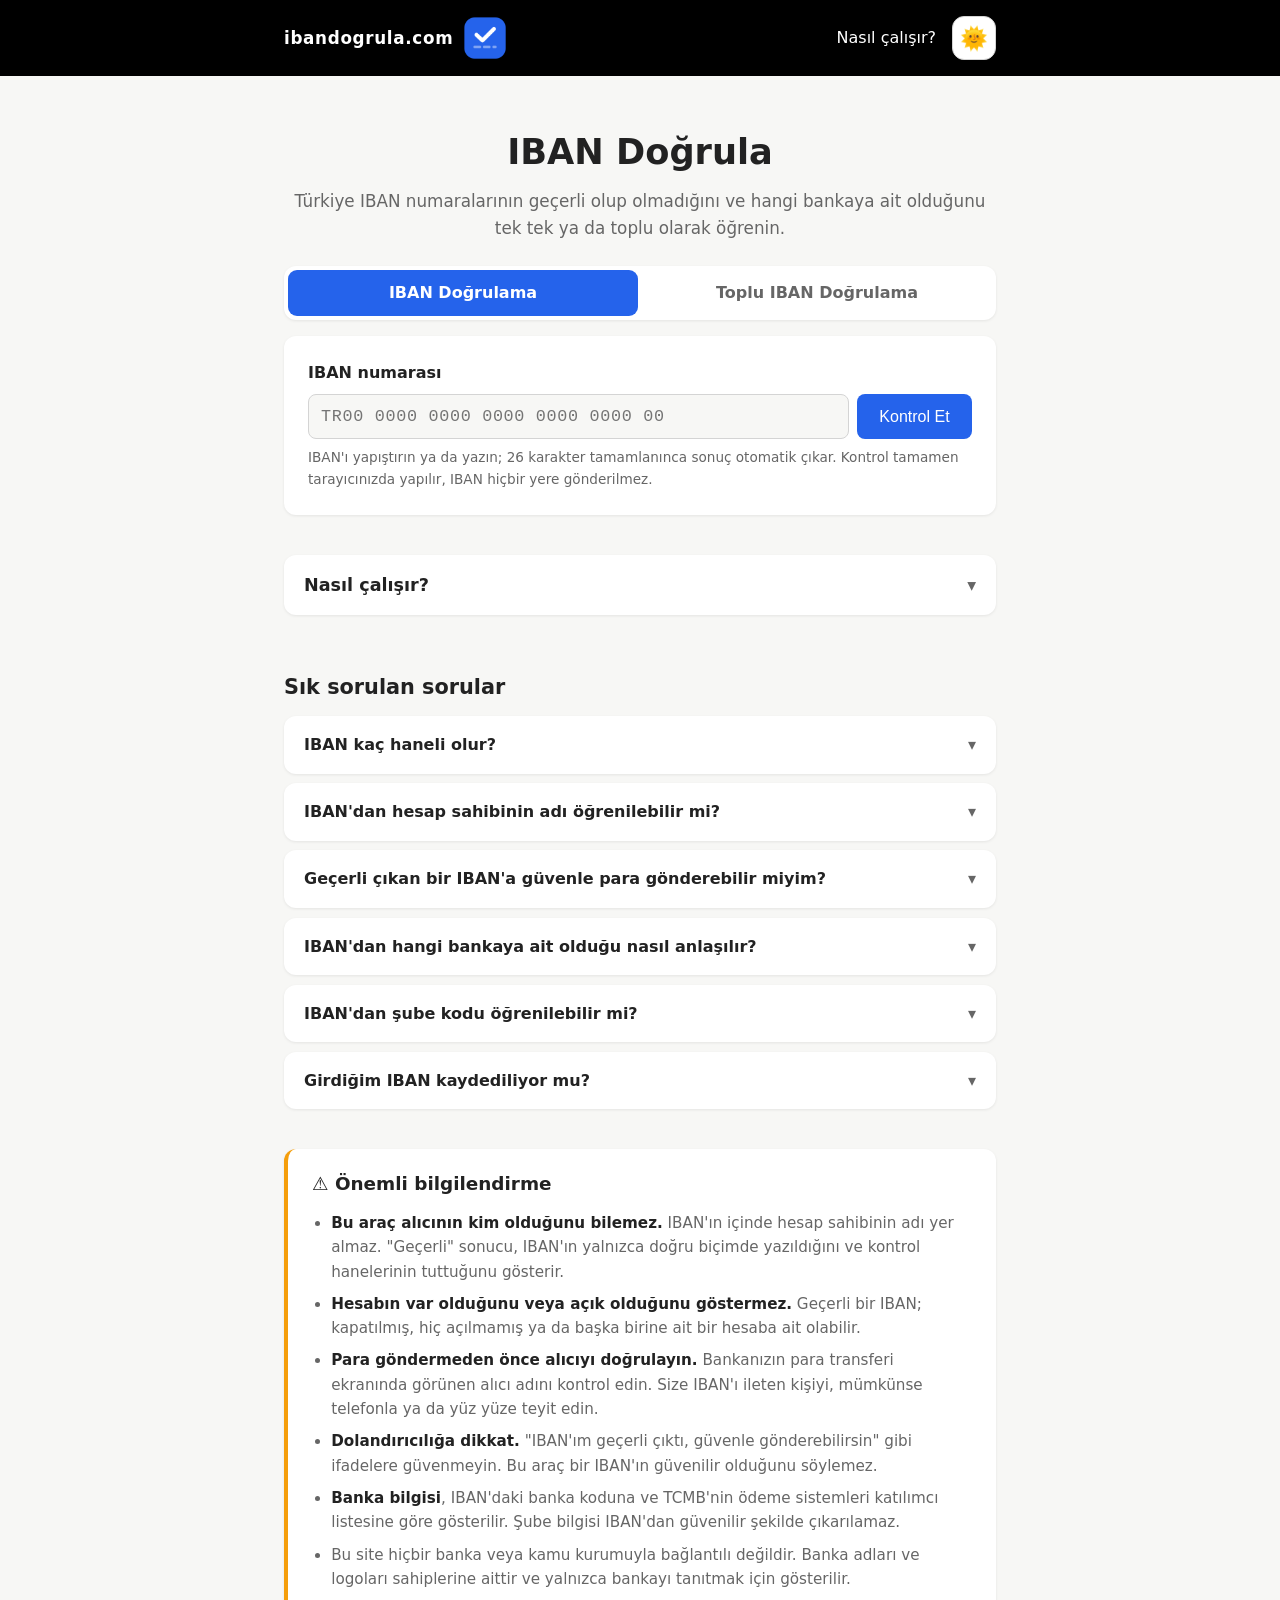
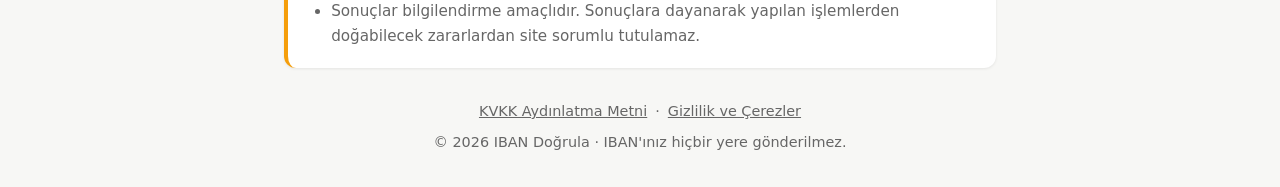
==== commit c3999edf: "Üst çubuğu siyah yap ve logonun soluna ibandogrula.com yazısını ekle Co-Authored-By: Claude Sonnet 5" ====
--- a/index.html
+++ b/index.html
@@ -46,12 +46,12 @@
     ]
   }
   </script>
-  <script src="tema.js?v=20261120b"></script>
-  <link rel="stylesheet" href="style.css?v=20261120b">
+  <script src="tema.js?v=20261120d"></script>
+  <link rel="stylesheet" href="style.css?v=20261120e">
 </head>
 <body>
   <header>
-    <a href="#" class="logo"><img src="logo.png" alt="IBAN Doğrula" width="56" height="56"></a>
+    <a href="./" class="logo" id="logo-baglanti"><span class="site-adi">ibandogrula.com</span><img src="logo.png" alt="IBAN Doğrula" width="56" height="56"></a>
     <nav class="sol">
       <a href="#nasil">Nasıl çalışır?</a>
       <label class="tema-anahtari" title="Aydınlık / karanlık mod">
@@ -119,7 +119,7 @@
           <button type="button" class="btn-ikincil" id="toplu-temizle">Temizle</button>
           <label class="secenek"><input type="checkbox" id="hatalilar-ustte"> Hatalıları üstte göster</label>
         </div>
-        <p class="hint">Her satıra bir IBAN gelecek şekilde yapıştırın; satırdaki ad, tutar gibi diğer yazılar yok sayılır. Kontrol tamamen tarayıcınızda yapılır, liste hiçbir yere gönderilmez.</p>
+        <p class="hint">Her satıra bir IBAN gelecek şekilde yapıştırın; bir satıra en fazla 26 karakter (harf/rakam) girilebilir, fazlası otomatik silinir. Kontrol tamamen tarayıcınızda yapılır, liste hiçbir yere gönderilmez.</p>
 
         <div id="toplu-sonuc" hidden aria-live="polite">
           <p id="toplu-ozet" class="toplu-ozet"></p>
@@ -203,7 +203,7 @@
     <p>&copy; <span id="yil"></span> IBAN Doğrula · IBAN'ınız hiçbir yere gönderilmez.</p>
   </footer>
 
-  <script src="app.js?v=20261120b"></script>
+  <script src="app.js?v=20261120d"></script>
   <!-- Cloudflare Web Analytics: çerezsiz ziyaretçi sayacı (yalnızca sayfa görüntüleme bilgisi gönderir, IBAN göndermez) -->
   <script type="module" src="https://static.cloudflareinsights.com/beacon.min.js" data-cf-beacon='{"token": "cf7c5ec5392f4ba684692a2b5b3f1f00"}'></script>
 </body>
--- a/style.css
+++ b/style.css
@@ -37,7 +37,7 @@
   --err-bg: #3a1616;
 }
 @media (max-width: 600px) {
-  header, main { padding-left: 1rem; padding-right: 1rem; }
+  header, main { padding-left: 1rem !important; padding-right: 1rem !important; }
 }
 * { box-sizing: border-box; margin: 0; padding: 0; }
 body {
@@ -56,7 +56,16 @@
 }
 header a { color: var(--text); text-decoration: none; margin-left: 1rem; }
 header a:hover { color: var(--accent); }
-.logo { margin-left: 0; display: inline-flex; }
+header {
+  max-width: none;
+  background: #000;
+  padding-left: max(1.5rem, calc((100% - 760px) / 2 + 1.5rem));
+  padding-right: max(1.5rem, calc((100% - 760px) / 2 + 1.5rem));
+}
+header a, header .tema-anahtari { color: #fff; }
+header a:hover { color: #bbb; }
+.logo { margin-left: 0; display: inline-flex; align-items: center; gap: 0.6rem; }
+.site-adi { font-size: 1.05rem; font-weight: 600; letter-spacing: 0.04em; color: #fff; }
 .logo img { display: block; width: 44px; height: 44px; transition: opacity 0.2s; }
 .logo:hover img { opacity: 0.85; }
 .sol { display: flex; align-items: center; gap: 1rem; flex-wrap: wrap; justify-content: flex-end; }
